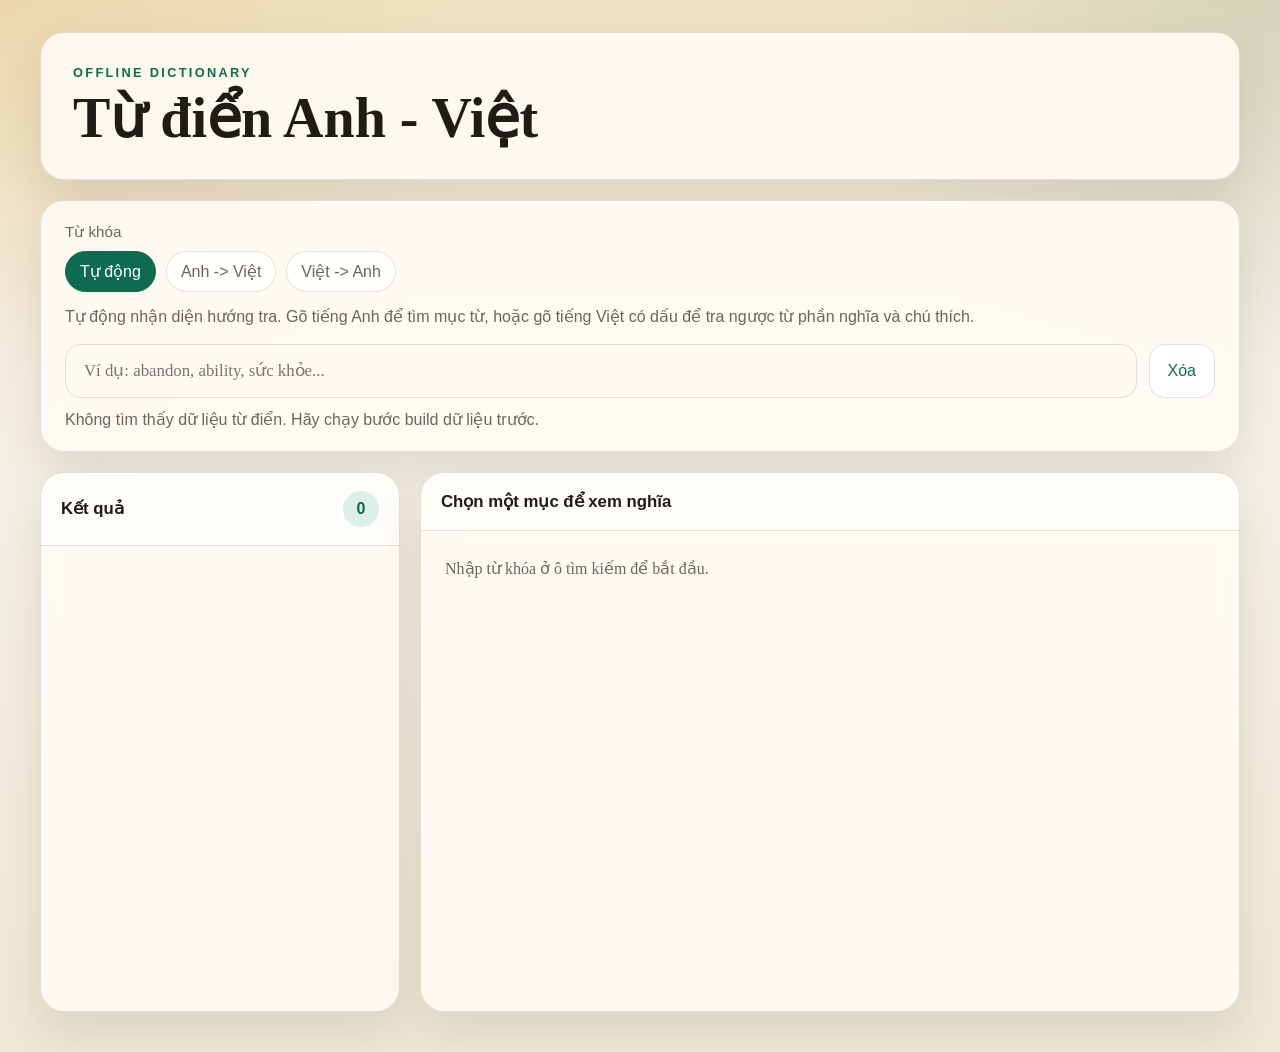
==== index.html @ 3132d1e7 "'upload'" ====
<!doctype html>
<html lang="vi">
  <head>
    <meta charset="utf-8">
    <meta name="viewport" content="width=device-width, initial-scale=1">
    <title>Từ điển Anh - Việt Offline</title>
    <link rel="icon" href="data:,">
    <link rel="stylesheet" href="./styles.css">
  </head>
  <body>
    <main class="app-shell">
      <section class="hero">
        <p class="eyebrow">Offline Dictionary</p>
        <h1>Từ điển Anh - Việt</h1>
      </section>

      <section class="search-panel">
        <label class="search-label" for="search-input">Từ khóa</label>
        <div class="mode-switch" id="mode-switch" aria-label="Hướng tra cứu">
          <button class="mode-button active" data-mode="auto" type="button">Tự động</button>
          <button class="mode-button" data-mode="en-vi" type="button">Anh -> Việt</button>
          <button class="mode-button" data-mode="vi-en" type="button">Việt -> Anh</button>
        </div>
        <p id="search-hint" class="search-hint">
          Tự động nhận diện hướng tra. Gõ tiếng Anh để tìm mục từ, hoặc gõ tiếng Việt có dấu để tra ngược từ phần nghĩa và chú thích.
        </p>
        <div class="search-row">
          <input
            id="search-input"
            class="search-input"
            type="search"
            placeholder="Ví dụ: abandon, ability, sức khỏe..."
            autocomplete="off"
            spellcheck="false"
          >
          <button id="clear-button" class="ghost-button" type="button">Xóa</button>
        </div>
        <p id="status" class="status-text">Đang nạp dữ liệu...</p>
      </section>

      <section class="content-grid">
        <aside class="results-panel">
          <div class="panel-header">
            <h2>Kết quả</h2>
            <span id="result-count" class="count-pill">0</span>
          </div>
          <div id="results" class="results-list"></div>
        </aside>

        <article class="detail-panel">
          <div class="panel-header">
            <h2 id="detail-title">Chọn một mục để xem nghĩa</h2>
          </div>
          <div id="detail-content" class="detail-content empty-state">
            Nhập từ khóa ở ô tìm kiếm để bắt đầu.
          </div>
        </article>
      </section>
    </main>

    <script src="./dictionary-data.js"></script>
    <script src="./main.js"></script>
  </body>
</html>
---- styles.css ----
:root {
  color-scheme: light;
  --bg: #f7f1e5;
  --panel: rgba(255, 252, 245, 0.88);
  --panel-strong: #fffaf0;
  --text: #1f1b16;
  --muted: #6f6458;
  --accent: #0e6b50;
  --accent-soft: #dcefe8;
  --border: rgba(31, 27, 22, 0.12);
  --shadow: 0 20px 45px rgba(74, 53, 23, 0.12);
  --font-display: Cambria, Constantia, "Times New Roman", serif;
  --font-body: Constantia, Cambria, "Times New Roman", serif;
  --font-ui: "Segoe UI", Tahoma, Arial, sans-serif;
}

* {
  box-sizing: border-box;
}

html,
body {
  margin: 0;
  min-height: 100%;
}

body {
  font-family: var(--font-body);
  color: var(--text);
  font-kerning: normal;
  text-rendering: optimizeLegibility;
  background:
    radial-gradient(circle at top left, rgba(229, 192, 123, 0.32), transparent 30%),
    radial-gradient(circle at top right, rgba(125, 171, 157, 0.24), transparent 26%),
    linear-gradient(180deg, #efe2c2 0%, #f6f2ea 34%, #efe8d5 100%);
}

.app-shell {
  width: min(1200px, calc(100% - 32px));
  margin: 0 auto;
  padding: 32px 0 40px;
}

.hero,
.search-panel,
.results-panel,
.detail-panel {
  border: 1px solid var(--border);
  border-radius: 24px;
  background: var(--panel);
  backdrop-filter: blur(10px);
  box-shadow: var(--shadow);
}

.hero {
  padding: 32px;
  margin-bottom: 20px;
}

.eyebrow {
  margin: 0 0 10px;
  color: var(--accent);
  font-size: 0.8rem;
  font-weight: 700;
  font-family: var(--font-ui);
  letter-spacing: 0.18em;
  text-transform: uppercase;
}

.hero h1 {
  margin: 0;
  font-family: var(--font-display);
  font-size: clamp(2rem, 5vw, 3.5rem);
  line-height: 1.02;
}

.hero-copy {
  max-width: 760px;
  margin: 16px 0 0;
  color: var(--muted);
  font-size: 1.05rem;
  line-height: 1.7;
}

.search-panel {
  padding: 22px 24px;
  margin-bottom: 20px;
}

.search-label {
  display: block;
  margin-bottom: 10px;
  font-size: 0.95rem;
  color: var(--muted);
}

.mode-switch {
  display: flex;
  flex-wrap: wrap;
  gap: 10px;
  margin-bottom: 12px;
}

.mode-button {
  border: 1px solid var(--border);
  border-radius: 999px;
  padding: 10px 14px;
  background: rgba(255, 255, 255, 0.75);
  color: var(--muted);
  font: inherit;
  cursor: pointer;
  transition: background-color 120ms ease, color 120ms ease, border-color 120ms ease;
}

.mode-button:hover,
.mode-button:focus-visible {
  border-color: rgba(14, 107, 80, 0.35);
  color: var(--accent);
  outline: none;
}

.mode-button.active {
  background: var(--accent);
  border-color: var(--accent);
  color: white;
}

.search-hint {
  margin: 0 0 14px;
  color: var(--muted);
  line-height: 1.6;
}

.search-row {
  display: grid;
  grid-template-columns: 1fr auto;
  gap: 12px;
}

.search-input,
.ghost-button {
  border-radius: 16px;
  border: 1px solid var(--border);
  font: inherit;
}

.search-label,
.search-hint,
.status-text,
.mode-button,
.ghost-button {
  font-family: var(--font-ui);
}

.search-input {
  min-width: 0;
  padding: 16px 18px;
  background: var(--panel-strong);
  font-family: var(--font-display);
  font-size: 1.05rem;
}

.search-input:focus {
  outline: 2px solid rgba(14, 107, 80, 0.2);
  border-color: rgba(14, 107, 80, 0.45);
}

.ghost-button {
  padding: 0 18px;
  background: white;
  color: var(--accent);
  cursor: pointer;
}

.status-text {
  margin: 12px 0 0;
  color: var(--muted);
}

.content-grid {
  display: grid;
  grid-template-columns: minmax(280px, 360px) minmax(0, 1fr);
  gap: 20px;
}

.results-panel,
.detail-panel {
  min-height: 540px;
  overflow: hidden;
}

.panel-header {
  display: flex;
  align-items: center;
  justify-content: space-between;
  gap: 12px;
  padding: 18px 20px;
  border-bottom: 1px solid var(--border);
  background: rgba(255, 255, 255, 0.45);
}

.panel-header h2 {
  margin: 0;
  font-family: var(--font-ui);
  font-size: 1.05rem;
}

.count-pill {
  display: inline-flex;
  align-items: center;
  justify-content: center;
  min-width: 36px;
  height: 36px;
  padding: 0 12px;
  border-radius: 999px;
  background: var(--accent-soft);
  color: var(--accent);
  font-family: var(--font-ui);
  font-weight: 700;
}

.results-list {
  max-height: 680px;
  overflow: auto;
  padding: 10px;
}

.result-item {
  width: 100%;
  padding: 14px 16px;
  border: 0;
  border-radius: 16px;
  background: transparent;
  text-align: left;
  cursor: pointer;
  transition: background-color 120ms ease, transform 120ms ease;
}

.result-item:hover,
.result-item:focus-visible {
  background: rgba(14, 107, 80, 0.08);
  outline: none;
}

.result-item.active {
  background: rgba(14, 107, 80, 0.14);
}

.result-word {
  margin: 0;
  font-family: var(--font-display);
  font-size: 1.08rem;
}

.result-snippet {
  margin: 6px 0 0;
  color: var(--muted);
  font-family: var(--font-body);
  font-size: 0.92rem;
  line-height: 1.5;
}

.detail-content {
  padding: 24px;
  max-height: 680px;
  overflow: auto;
  font-family: var(--font-body);
  line-height: 1.75;
}

.detail-content h1,
.detail-content h2,
.detail-content h3,
.detail-content h4,
.detail-content h5,
.detail-content h6 {
  margin-top: 0;
  color: var(--accent);
}

.detail-content b,
.detail-content strong {
  color: #5d3321;
}

.detail-content img {
  max-width: 100%;
}

.empty-state {
  color: var(--muted);
}

.empty-results {
  padding: 22px 16px;
  color: var(--muted);
}

mark {
  background: #ffe27f;
  color: inherit;
  padding: 0 0.1em;
  border-radius: 0.2em;
}

@media (max-width: 900px) {
  .content-grid {
    grid-template-columns: 1fr;
  }

  .results-panel,
  .detail-panel {
    min-height: unset;
  }

  .results-list,
  .detail-content {
    max-height: none;
  }
}

@media (max-width: 640px) {
  .app-shell {
    width: min(100% - 20px, 1200px);
    padding-top: 20px;
  }

  .hero,
  .search-panel {
    padding: 20px;
  }

  .search-row {
    grid-template-columns: 1fr;
  }
}
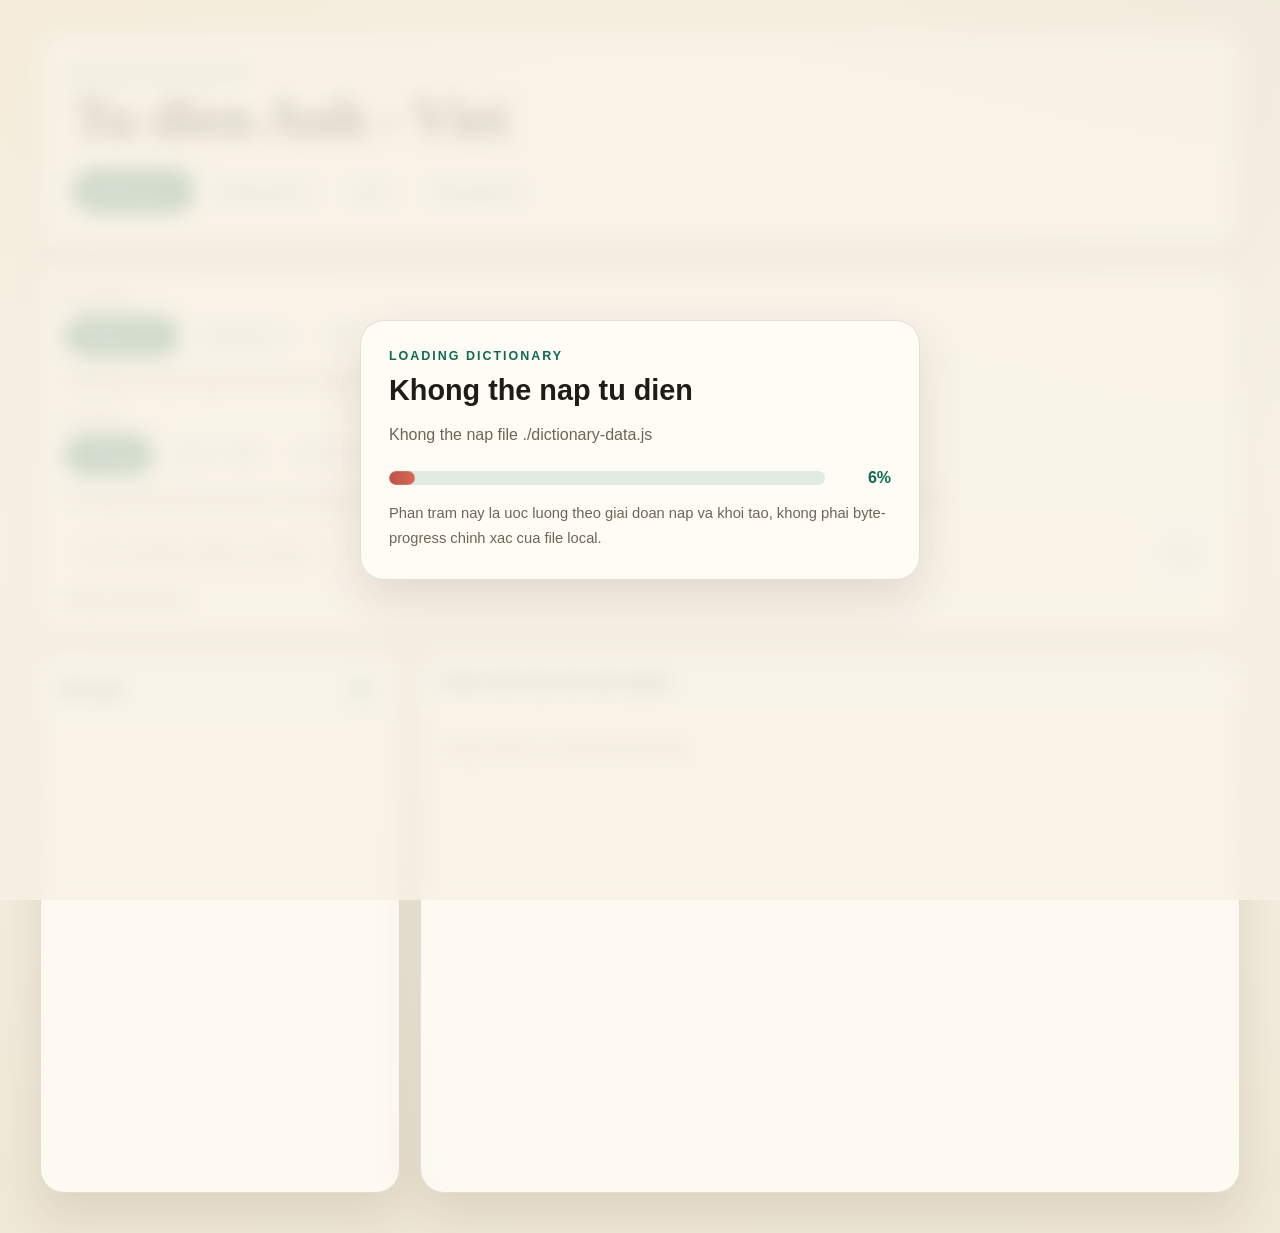
==== commit 68b1b436: "add translation" ====
--- a/index.html
+++ b/index.html
@@ -3,7 +3,7 @@
   <head>
     <meta charset="utf-8">
     <meta name="viewport" content="width=device-width, initial-scale=1">
-    <title>Từ điển Anh - Việt Offline</title>
+    <title>Tu dien Anh - Viet Offline</title>
     <link rel="icon" href="data:,">
     <link rel="stylesheet" href="./styles.css">
   </head>
@@ -11,37 +11,53 @@
     <main class="app-shell">
       <section class="hero">
         <p class="eyebrow">Offline Dictionary</p>
-        <h1>Từ điển Anh - Việt</h1>
+        <h1>Tu dien Anh - Viet</h1>
+        <div class="hero-links">
+          <a class="hero-link active" href="./index.html">Dictionary 1</a>
+          <a class="hero-link" href="./index-dict2.html">Dictionary 2</a>
+          <a class="hero-link" href="./index-both.html">Ca 2</a>
+          <a class="hero-link" href="./index-translate.html">Translate AI</a>
+        </div>
       </section>
 
       <section class="search-panel">
-        <label class="search-label" for="search-input">Từ khóa</label>
-        <div class="mode-switch" id="mode-switch" aria-label="Hướng tra cứu">
-          <button class="mode-button active" data-mode="auto" type="button">Tự động</button>
-          <button class="mode-button" data-mode="en-vi" type="button">Anh -> Việt</button>
-          <button class="mode-button" data-mode="vi-en" type="button">Việt -> Anh</button>
+        <label class="search-label" for="source-switch">Bo du lieu</label>
+        <div class="mode-switch" id="source-switch" aria-label="Bo du lieu">
+          <button class="mode-button source-button active" data-source="dict1" type="button">Dictionary 1</button>
+          <button class="mode-button source-button" data-source="dict2" type="button">Dictionary 2</button>
+          <button class="mode-button source-button" data-source="both" type="button">Ca 2</button>
+        </div>
+        <p id="source-hint" class="search-hint">
+          Dictionary 1 duoc nap truoc de mo nhanh hon. Ban co the chuyen sang ban FULL hoac gop ca hai khi can.
+        </p>
+
+        <label class="search-label" for="search-input">Tu khoa</label>
+        <div class="mode-switch" id="mode-switch" aria-label="Huong tra cuu">
+          <button class="mode-button active" data-mode="auto" type="button">Tu dong</button>
+          <button class="mode-button" data-mode="en-vi" type="button">Anh -> Viet</button>
+          <button class="mode-button" data-mode="vi-en" type="button">Viet -> Anh</button>
         </div>
         <p id="search-hint" class="search-hint">
-          Tự động nhận diện hướng tra. Gõ tiếng Anh để tìm mục từ, hoặc gõ tiếng Việt có dấu để tra ngược từ phần nghĩa và chú thích.
+          Tu dong nhan dien huong tra. Go tieng Anh de tim muc tu, hoac go tieng Viet co dau de tra nguoc tu phan nghia va chu thich.
         </p>
         <div class="search-row">
           <input
             id="search-input"
             class="search-input"
             type="search"
-            placeholder="Ví dụ: abandon, ability, sức khỏe..."
+            placeholder="Vi du: abandon, ability, suc khoe..."
             autocomplete="off"
             spellcheck="false"
           >
-          <button id="clear-button" class="ghost-button" type="button">Xóa</button>
+          <button id="clear-button" class="ghost-button" type="button">Xoa</button>
         </div>
-        <p id="status" class="status-text">Đang nạp dữ liệu...</p>
+        <p id="status" class="status-text">Dang nap du lieu...</p>
       </section>
 
       <section class="content-grid">
         <aside class="results-panel">
           <div class="panel-header">
-            <h2>Kết quả</h2>
+            <h2>Ket qua</h2>
             <span id="result-count" class="count-pill">0</span>
           </div>
           <div id="results" class="results-list"></div>
@@ -49,16 +65,33 @@
 
         <article class="detail-panel">
           <div class="panel-header">
-            <h2 id="detail-title">Chọn một mục để xem nghĩa</h2>
+            <h2 id="detail-title">Chon mot muc de xem nghia</h2>
           </div>
           <div id="detail-content" class="detail-content empty-state">
-            Nhập từ khóa ở ô tìm kiếm để bắt đầu.
+            Nhap tu khoa o o tim kiem de bat dau.
           </div>
         </article>
       </section>
     </main>
 
-    <script src="./dictionary-data.js"></script>
-    <script src="./main.js"></script>
+    <script>
+      window.APP_BOOT_CONFIG = {
+        mode: 'dict1',
+        dictionaries: [
+          {
+            key: 'dict1',
+            label: 'Dictionary 1',
+            src: './dictionary-data.js',
+            startPercent: 14,
+            endPercent: 82,
+            startTitle: 'Dang nap Dictionary 1',
+            startDetail: 'Ban nhe hon se mo nhanh hon, nhung trinh duyet van can thoi gian de doc va parse file du lieu.',
+            endTitle: 'Da nap xong Dictionary 1',
+            endDetail: 'Du lieu co ban da vao bo nho. Dang chuan bi giao dien tra cuu.'
+          }
+        ]
+      }
+    </script>
+    <script src="./bootstrap.js"></script>
   </body>
 </html>
--- a/styles.css
+++ b/styles.css
@@ -44,7 +44,8 @@
 .hero,
 .search-panel,
 .results-panel,
-.detail-panel {
+.detail-panel,
+.translate-panel {
   border: 1px solid var(--border);
   border-radius: 24px;
   background: var(--panel);
@@ -80,6 +81,48 @@
   color: var(--muted);
   font-size: 1.05rem;
   line-height: 1.7;
+}
+
+.hero-links {
+  display: flex;
+  flex-wrap: wrap;
+  gap: 12px;
+  margin-top: 22px;
+}
+
+.hero-link {
+  display: inline-flex;
+  align-items: center;
+  justify-content: center;
+  min-height: 44px;
+  padding: 10px 16px;
+  border: 1px solid rgba(14, 107, 80, 0.16);
+  border-radius: 999px;
+  background: rgba(255, 255, 255, 0.72);
+  color: var(--accent);
+  font-family: var(--font-ui);
+  font-size: 0.95rem;
+  font-weight: 600;
+  text-decoration: none;
+  transition:
+    transform 120ms ease,
+    border-color 120ms ease,
+    background-color 120ms ease,
+    color 120ms ease;
+}
+
+.hero-link:hover,
+.hero-link:focus-visible {
+  border-color: rgba(14, 107, 80, 0.34);
+  background: rgba(220, 239, 232, 0.92);
+  outline: none;
+  transform: translateY(-1px);
+}
+
+.hero-link.active {
+  background: var(--accent);
+  border-color: var(--accent);
+  color: white;
 }
 
 .search-panel {
@@ -170,11 +213,127 @@
   background: white;
   color: var(--accent);
   cursor: pointer;
+  transition:
+    background-color 120ms ease,
+    border-color 120ms ease,
+    color 120ms ease,
+    transform 120ms ease;
+}
+
+.ghost-button:hover,
+.ghost-button:focus-visible {
+  border-color: rgba(14, 107, 80, 0.35);
+  background: rgba(220, 239, 232, 0.72);
+  outline: none;
+  transform: translateY(-1px);
+}
+
+.ghost-button:disabled {
+  opacity: 0.48;
+  cursor: not-allowed;
+  transform: none;
 }
 
 .status-text {
   margin: 12px 0 0;
   color: var(--muted);
+}
+
+.status-text[data-tone='success'] {
+  color: var(--accent);
+}
+
+.status-text[data-tone='error'] {
+  color: #a33b31;
+}
+
+.status-text[data-tone='info'] {
+  color: var(--muted);
+}
+
+.translate-actions {
+  display: flex;
+  flex-wrap: wrap;
+  gap: 10px;
+}
+
+.translate-primary {
+  background: var(--accent);
+  border-color: var(--accent);
+  color: white;
+}
+
+.translate-primary:hover,
+.translate-primary:focus-visible {
+  background: #155f4a;
+  border-color: #155f4a;
+  color: white;
+}
+
+.translate-grid {
+  display: grid;
+  grid-template-columns: repeat(2, minmax(0, 1fr));
+  gap: 20px;
+  margin-bottom: 20px;
+}
+
+.translate-panel {
+  min-height: 420px;
+  overflow: hidden;
+}
+
+.translate-panel-body {
+  display: flex;
+  flex-direction: column;
+  min-height: calc(420px - 73px);
+  padding: 20px;
+}
+
+.translate-textarea,
+.translate-output {
+  width: 100%;
+  min-height: 100%;
+  border: 1px solid rgba(31, 27, 22, 0.08);
+  border-radius: 20px;
+  background:
+    linear-gradient(180deg, rgba(255, 255, 255, 0.92), rgba(255, 250, 240, 0.88));
+  box-shadow: inset 0 1px 0 rgba(255, 255, 255, 0.7);
+}
+
+.translate-textarea {
+  flex: 1;
+  resize: vertical;
+  padding: 18px 20px;
+  color: var(--text);
+  font: inherit;
+  font-size: 1.04rem;
+  line-height: 1.75;
+}
+
+.translate-textarea:focus {
+  outline: 2px solid rgba(14, 107, 80, 0.18);
+  border-color: rgba(14, 107, 80, 0.42);
+}
+
+.translate-output {
+  flex: 1;
+  padding: 18px 20px;
+  color: var(--text);
+  font-size: 1.04rem;
+  line-height: 1.8;
+  white-space: pre-wrap;
+  word-break: break-word;
+}
+
+.translate-meta {
+  margin: 14px 2px 0;
+  color: var(--muted);
+  font-family: var(--font-ui);
+  font-size: 0.9rem;
+}
+
+.translate-note {
+  margin-bottom: 0;
 }
 
 .content-grid {
@@ -246,10 +405,32 @@
   background: rgba(14, 107, 80, 0.14);
 }
 
+.result-title {
+  display: flex;
+  align-items: center;
+  justify-content: space-between;
+  gap: 12px;
+}
+
 .result-word {
   margin: 0;
   font-family: var(--font-display);
   font-size: 1.08rem;
+}
+
+.source-tag {
+  display: inline-flex;
+  align-items: center;
+  justify-content: center;
+  min-width: 40px;
+  padding: 4px 10px;
+  border-radius: 999px;
+  background: rgba(14, 107, 80, 0.1);
+  color: var(--accent);
+  font-family: var(--font-ui);
+  font-size: 0.74rem;
+  font-weight: 700;
+  letter-spacing: 0.04em;
 }
 
 .result-snippet {
@@ -303,13 +484,121 @@
   border-radius: 0.2em;
 }
 
+.loading-overlay {
+  position: fixed;
+  inset: 0;
+  z-index: 9999;
+  display: grid;
+  place-items: center;
+  padding: 20px;
+  background: rgba(247, 241, 229, 0.82);
+  backdrop-filter: blur(10px);
+  transition: opacity 220ms ease, visibility 220ms ease;
+}
+
+.loading-overlay.is-hidden {
+  opacity: 0;
+  visibility: hidden;
+  pointer-events: none;
+}
+
+.loading-card {
+  width: min(560px, 100%);
+  padding: 28px;
+  border: 1px solid var(--border);
+  border-radius: 24px;
+  background: rgba(255, 252, 245, 0.96);
+  box-shadow: var(--shadow);
+}
+
+.loading-eyebrow,
+.loading-title,
+.loading-detail,
+.loading-note,
+.loading-progress-value {
+  font-family: var(--font-ui);
+}
+
+.loading-eyebrow {
+  margin: 0 0 10px;
+  color: var(--accent);
+  font-size: 0.78rem;
+  font-weight: 700;
+  letter-spacing: 0.16em;
+  text-transform: uppercase;
+}
+
+.loading-title {
+  margin: 0;
+  font-size: clamp(1.35rem, 3vw, 1.8rem);
+  line-height: 1.25;
+}
+
+.loading-detail,
+.loading-note {
+  color: var(--muted);
+  line-height: 1.7;
+}
+
+.loading-detail {
+  margin: 12px 0 0;
+}
+
+.loading-progress-row {
+  display: grid;
+  grid-template-columns: minmax(0, 1fr) auto;
+  align-items: center;
+  gap: 14px;
+  margin-top: 20px;
+}
+
+.loading-progress-track {
+  position: relative;
+  height: 14px;
+  overflow: hidden;
+  border-radius: 999px;
+  background: rgba(14, 107, 80, 0.12);
+}
+
+.loading-progress-fill {
+  width: 0;
+  height: 100%;
+  border-radius: inherit;
+  background:
+    linear-gradient(90deg, rgba(255, 255, 255, 0.25), transparent 42%),
+    linear-gradient(90deg, #0e6b50, #188867);
+  box-shadow: inset 0 0 0 1px rgba(255, 255, 255, 0.14);
+  transition: width 180ms ease;
+}
+
+.loading-progress-value {
+  min-width: 52px;
+  color: var(--accent);
+  font-size: 1rem;
+  text-align: right;
+}
+
+.loading-note {
+  margin: 14px 0 0;
+  font-size: 0.92rem;
+}
+
+.loading-overlay.is-error .loading-progress-fill {
+  background: linear-gradient(90deg, #bb5147, #d66a57);
+}
+
 @media (max-width: 900px) {
   .content-grid {
     grid-template-columns: 1fr;
   }
 
+  .translate-grid {
+    grid-template-columns: 1fr;
+  }
+
   .results-panel,
-  .detail-panel {
+  .detail-panel,
+  .translate-panel {
     min-height: unset;
   }
 
@@ -333,4 +622,31 @@
   .search-row {
     grid-template-columns: 1fr;
   }
-}
+
+  .hero-links,
+  .translate-actions {
+    flex-direction: column;
+  }
+
+  .hero-link,
+  .translate-actions .ghost-button {
+    width: 100%;
+  }
+
+  .translate-panel-body {
+    min-height: 300px;
+    padding: 16px;
+  }
+
+  .loading-card {
+    padding: 22px;
+  }
+
+  .loading-progress-row {
+    grid-template-columns: 1fr;
+  }
+
+  .loading-progress-value {
+    text-align: left;
+  }
+}
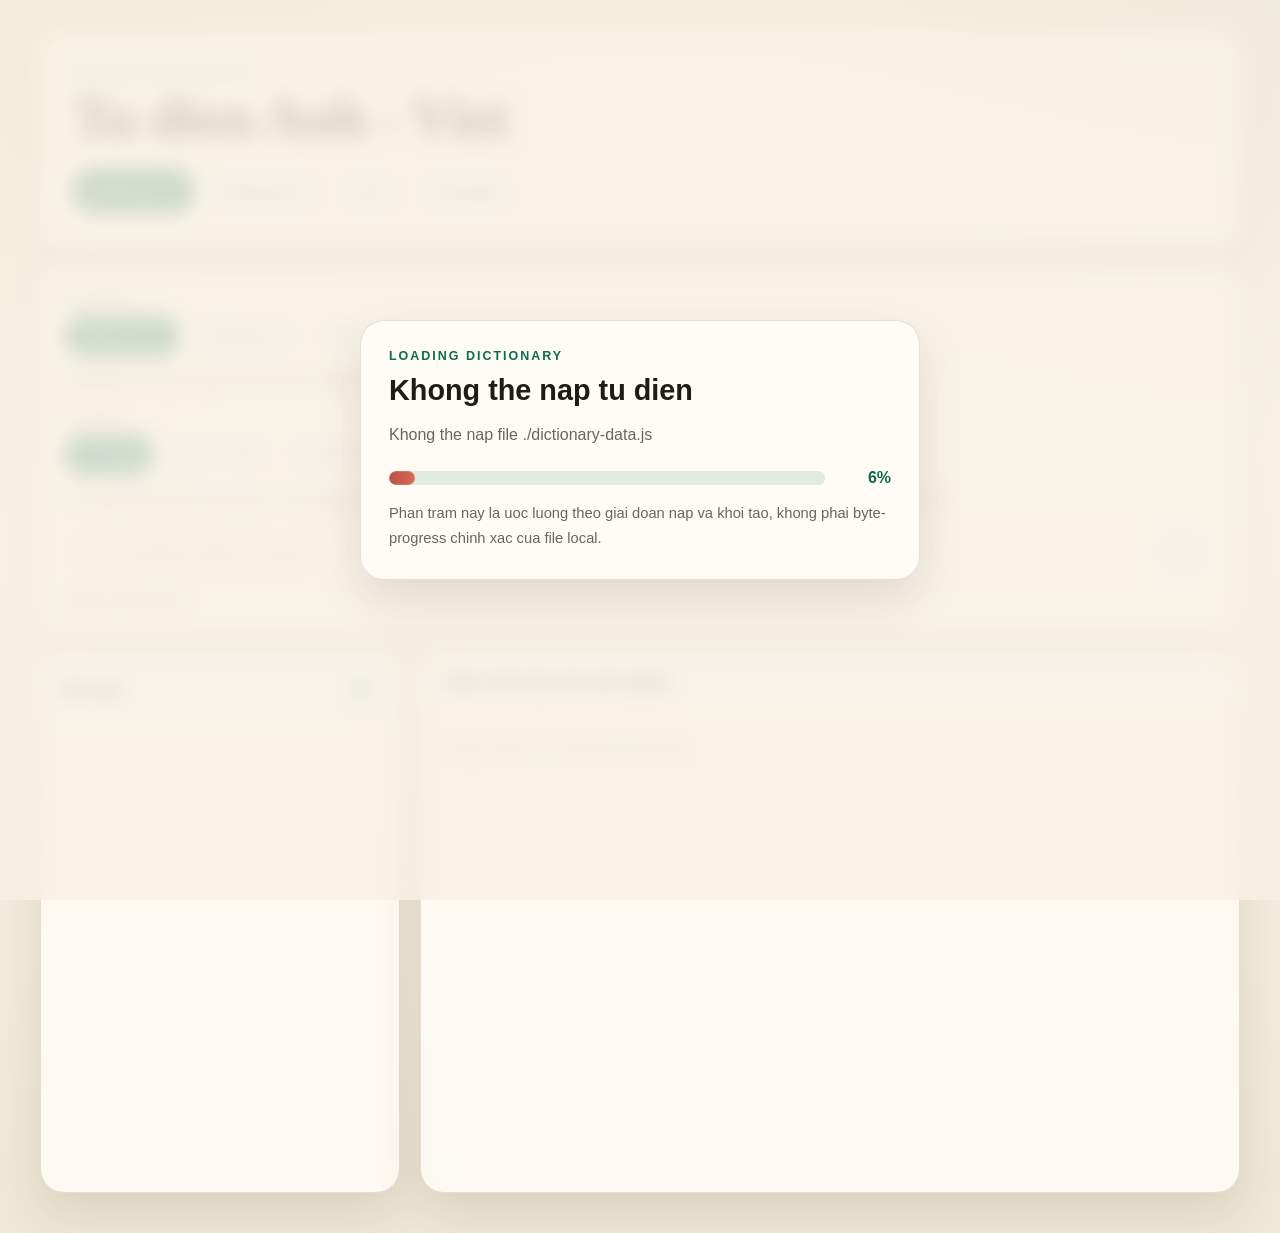
==== commit a076cea2: "update" ====
--- a/index.html
+++ b/index.html
@@ -16,7 +16,7 @@
           <a class="hero-link active" href="./index.html">Dictionary 1</a>
           <a class="hero-link" href="./index-dict2.html">Dictionary 2</a>
           <a class="hero-link" href="./index-both.html">Ca 2</a>
-          <a class="hero-link" href="./index-translate.html">Translate AI</a>
+          <a class="hero-link" href="./index-translate.html">Translate</a>
         </div>
       </section>
 
--- a/styles.css
+++ b/styles.css
@@ -41,6 +41,130 @@
   padding: 32px 0 40px;
 }
 
+.chat-ai-app[hidden],
+.chat-decoy-shell[hidden] {
+  display: none;
+}
+
+.chat-decoy-shell {
+  width: min(920px, calc(100% - 32px));
+}
+
+.decoy-paper {
+  padding: clamp(24px, 4vw, 52px);
+  border: 1px solid rgba(31, 27, 22, 0.12);
+  border-radius: 18px;
+  background:
+    linear-gradient(180deg, rgba(255, 255, 255, 0.96), rgba(255, 252, 245, 0.94));
+  box-shadow: 0 24px 52px rgba(74, 53, 23, 0.14);
+}
+
+.decoy-kicker {
+  margin: 0 0 10px;
+  color: var(--accent);
+  font-family: var(--font-ui);
+  font-size: 0.78rem;
+  font-weight: 700;
+  letter-spacing: 0.16em;
+  text-transform: uppercase;
+}
+
+.decoy-paper h1,
+.decoy-paper h2,
+.decoy-paper h3 {
+  color: var(--text);
+}
+
+.decoy-paper h1 {
+  margin: 0 0 24px;
+  font-family: var(--font-display);
+  font-size: clamp(2rem, 6vw, 3.2rem);
+  line-height: 1.08;
+}
+
+.decoy-paper h2 {
+  margin: 0 0 12px;
+  font-family: var(--font-display);
+  font-size: clamp(1.35rem, 3vw, 1.75rem);
+}
+
+.decoy-paper h3 {
+  margin: 22px 0 8px;
+  font-family: var(--font-ui);
+  font-size: 1rem;
+}
+
+.decoy-paper p,
+.decoy-paper li,
+.decoy-paper blockquote,
+.decoy-table {
+  font-size: 1.04rem;
+  line-height: 1.75;
+}
+
+.decoy-paper p {
+  margin: 0 0 12px;
+}
+
+.decoy-paper ul,
+.decoy-paper ol {
+  margin: 8px 0 16px;
+  padding-left: 26px;
+}
+
+.decoy-paper li {
+  margin: 4px 0;
+}
+
+.decoy-section {
+  padding: 24px 0;
+  border-top: 1px solid rgba(31, 27, 22, 0.1);
+}
+
+.decoy-section:first-of-type {
+  border-top: 0;
+}
+
+.decoy-paper blockquote {
+  margin: 18px 0 0;
+  padding: 16px 18px;
+  border-left: 5px solid var(--accent);
+  border-radius: 14px;
+  background: rgba(220, 239, 232, 0.62);
+  color: #274b3f;
+}
+
+.decoy-table-wrap {
+  overflow-x: auto;
+  margin-top: 12px;
+  border: 1px solid rgba(31, 27, 22, 0.1);
+  border-radius: 16px;
+}
+
+.decoy-table {
+  width: 100%;
+  border-collapse: collapse;
+  background: rgba(255, 255, 255, 0.7);
+}
+
+.decoy-table th,
+.decoy-table td {
+  padding: 12px 14px;
+  border-bottom: 1px solid rgba(31, 27, 22, 0.08);
+  text-align: left;
+  vertical-align: top;
+}
+
+.decoy-table th {
+  background: rgba(14, 107, 80, 0.08);
+  color: var(--accent);
+  font-family: var(--font-ui);
+}
+
+.decoy-table tr:last-child td {
+  border-bottom: 0;
+}
+
 .hero,
 .search-panel,
 .results-panel,
@@ -336,6 +460,454 @@
   margin-bottom: 0;
 }
 
+.chat-layout {
+  display: grid;
+  grid-template-columns: minmax(280px, 360px) minmax(0, 1fr);
+  gap: 20px;
+}
+
+.chat-layout.is-side-panel-hidden {
+  grid-template-columns: minmax(0, 1fr);
+}
+
+.chat-side-panel,
+.chat-main-panel {
+  min-height: 640px;
+}
+
+.chat-panel-body {
+  display: flex;
+  flex-direction: column;
+  gap: 18px;
+  padding: 20px;
+}
+
+.chat-toolbar {
+  display: grid;
+  grid-template-columns: minmax(0, 1fr) auto;
+  gap: 16px;
+  align-items: end;
+}
+
+.chat-field {
+  min-width: 0;
+}
+
+.chat-context-row {
+  display: grid;
+  grid-template-columns: minmax(0, 1fr) auto;
+  gap: 10px;
+  align-items: center;
+}
+
+.chat-select {
+  width: 100%;
+  min-height: 52px;
+  padding: 0 16px;
+  border: 1px solid var(--border);
+  border-radius: 16px;
+  background: var(--panel-strong);
+  color: var(--text);
+  font: inherit;
+}
+
+.chat-select:focus {
+  outline: 2px solid rgba(14, 107, 80, 0.18);
+  border-color: rgba(14, 107, 80, 0.42);
+}
+
+.chat-number-input {
+  appearance: textfield;
+}
+
+.chat-number-input::-webkit-outer-spin-button,
+.chat-number-input::-webkit-inner-spin-button {
+  margin: 0;
+  -webkit-appearance: none;
+}
+
+.chat-model-card {
+  padding: 18px;
+  border: 1px solid rgba(31, 27, 22, 0.08);
+  border-radius: 20px;
+  background:
+    linear-gradient(180deg, rgba(255, 255, 255, 0.92), rgba(255, 250, 240, 0.86));
+}
+
+.chat-model-summary,
+.chat-model-status-note,
+.chat-runtime-meta,
+.chat-message-role,
+.chat-metric-label,
+.chat-count,
+.chat-chip {
+  font-family: var(--font-ui);
+}
+
+.chat-model-summary {
+  margin: 0;
+  color: var(--text);
+  line-height: 1.7;
+}
+
+.chat-risk-banner {
+  margin-top: 14px;
+  padding: 12px 14px;
+  border: 1px solid rgba(31, 27, 22, 0.08);
+  border-left: 5px solid #b77c11;
+  border-radius: 16px;
+  background: #fff4cf;
+  color: #6d4b08;
+  font-family: var(--font-ui);
+  font-size: 0.9rem;
+  line-height: 1.55;
+}
+
+.chat-risk-banner[data-tone='danger'] {
+  border-left-color: #b53b2e;
+  background: #ffe2dd;
+  color: #7a241b;
+}
+
+.chat-risk-banner[data-tone='warning'] {
+  border-left-color: #b77c11;
+  background: #fff4cf;
+  color: #6d4b08;
+}
+
+.chat-risk-banner[data-tone='info'] {
+  border-left-color: var(--accent);
+  background: rgba(220, 239, 232, 0.78);
+  color: var(--accent);
+}
+
+.chat-metrics {
+  display: grid;
+  grid-template-columns: repeat(2, minmax(0, 1fr));
+  gap: 12px;
+  margin-top: 16px;
+}
+
+.chat-metric {
+  padding: 12px 14px;
+  border-radius: 16px;
+  background: rgba(14, 107, 80, 0.06);
+}
+
+.chat-metric-label {
+  display: block;
+  margin-bottom: 6px;
+  color: var(--muted);
+  font-size: 0.78rem;
+  text-transform: uppercase;
+  letter-spacing: 0.06em;
+}
+
+.chat-metric strong {
+  font-size: 0.98rem;
+}
+
+.chat-model-status-note {
+  margin: 14px 0 0;
+  color: var(--muted);
+  line-height: 1.65;
+}
+
+.chat-context-help {
+  margin: 10px 0 0;
+  color: var(--muted);
+  font-family: var(--font-ui);
+  line-height: 1.6;
+}
+
+.chat-toggle-field {
+  padding: 14px;
+  border: 1px solid rgba(31, 27, 22, 0.08);
+  border-radius: 18px;
+  background: rgba(255, 255, 255, 0.54);
+}
+
+.chat-toggle-row {
+  display: grid;
+  grid-template-columns: auto minmax(0, 1fr);
+  gap: 12px;
+  align-items: center;
+  color: var(--text);
+  font-family: var(--font-ui);
+  cursor: pointer;
+}
+
+.chat-toggle-row input {
+  width: 20px;
+  height: 20px;
+  accent-color: var(--accent);
+}
+
+.chat-toggle-row input:disabled {
+  cursor: not-allowed;
+}
+
+.chat-toggle-row strong,
+.chat-toggle-row small {
+  display: block;
+}
+
+.chat-toggle-row small {
+  margin-top: 4px;
+  color: var(--muted);
+  line-height: 1.45;
+}
+
+.chat-cache-panel {
+  padding: 14px;
+  border: 1px solid rgba(31, 27, 22, 0.08);
+  border-radius: 18px;
+  background: rgba(255, 255, 255, 0.54);
+}
+
+.chat-cache-header {
+  display: grid;
+  grid-template-columns: minmax(0, 1fr) auto;
+  gap: 12px;
+  align-items: start;
+}
+
+.chat-cache-header .search-label,
+.chat-cache-header .chat-context-help {
+  margin-bottom: 0;
+}
+
+.chat-cache-list {
+  display: flex;
+  flex-direction: column;
+  gap: 10px;
+  max-height: 260px;
+  overflow: auto;
+  margin-top: 14px;
+}
+
+.chat-cache-empty,
+.chat-cache-status,
+.chat-cache-item {
+  font-family: var(--font-ui);
+}
+
+.chat-cache-empty {
+  padding: 12px 14px;
+  border: 1px dashed rgba(14, 107, 80, 0.2);
+  border-radius: 14px;
+  color: var(--muted);
+  line-height: 1.55;
+}
+
+.chat-cache-item {
+  display: grid;
+  grid-template-columns: auto minmax(0, 1fr);
+  gap: 10px;
+  align-items: start;
+  padding: 12px;
+  border: 1px solid rgba(31, 27, 22, 0.08);
+  border-radius: 14px;
+  background: rgba(255, 250, 240, 0.78);
+  cursor: pointer;
+}
+
+.chat-cache-item.is-loaded {
+  border-color: rgba(181, 59, 46, 0.28);
+  background: #fff0ed;
+}
+
+.chat-cache-item input {
+  width: 18px;
+  height: 18px;
+  margin-top: 2px;
+  accent-color: #b53b2e;
+}
+
+.chat-cache-item strong,
+.chat-cache-item small {
+  display: block;
+  word-break: break-word;
+}
+
+.chat-cache-item small {
+  margin-top: 4px;
+  color: var(--muted);
+  line-height: 1.45;
+}
+
+.chat-cache-actions {
+  margin-top: 12px;
+}
+
+.chat-danger-button {
+  border-color: rgba(181, 59, 46, 0.28);
+  color: #a33b31;
+}
+
+.chat-danger-button:hover,
+.chat-danger-button:focus-visible {
+  border-color: rgba(181, 59, 46, 0.42);
+  background: #ffe2dd;
+  color: #7a241b;
+}
+
+.chat-cache-status[data-tone='success'] {
+  color: var(--accent);
+}
+
+.chat-cache-status[data-tone='error'] {
+  color: #a33b31;
+}
+
+.chat-cache-status[data-tone='info'] {
+  color: var(--muted);
+}
+
+.chat-system-textarea {
+  min-height: 180px;
+}
+
+.chat-suggestions {
+  display: flex;
+  flex-wrap: wrap;
+  gap: 10px;
+}
+
+.chat-chip {
+  display: inline-flex;
+  align-items: center;
+  min-height: 40px;
+  padding: 8px 14px;
+  border: 1px solid rgba(14, 107, 80, 0.16);
+  border-radius: 999px;
+  background: rgba(255, 255, 255, 0.72);
+  color: var(--accent);
+  font-size: 0.9rem;
+  cursor: pointer;
+  transition:
+    transform 120ms ease,
+    border-color 120ms ease,
+    background-color 120ms ease;
+}
+
+.chat-chip:hover,
+.chat-chip:focus-visible {
+  border-color: rgba(14, 107, 80, 0.34);
+  background: rgba(220, 239, 232, 0.92);
+  outline: none;
+  transform: translateY(-1px);
+}
+
+.chat-messages {
+  display: flex;
+  flex-direction: column;
+  gap: 14px;
+  min-height: 0;
+  max-height: 520px;
+  overflow: auto;
+  padding: 20px;
+}
+
+.chat-empty-state {
+  padding: 26px 22px;
+  border: 1px dashed rgba(14, 107, 80, 0.2);
+  border-radius: 20px;
+  background: rgba(255, 255, 255, 0.52);
+  color: var(--muted);
+}
+
+.chat-empty-state h3 {
+  margin: 0 0 8px;
+  color: var(--accent);
+  font-family: var(--font-display);
+}
+
+.chat-empty-state p {
+  margin: 0;
+  line-height: 1.7;
+}
+
+.chat-message {
+  display: flex;
+  flex-direction: column;
+  gap: 6px;
+}
+
+.chat-message.user {
+  align-items: flex-end;
+}
+
+.chat-message.assistant {
+  align-items: flex-start;
+}
+
+.chat-message-role {
+  margin: 0;
+  color: var(--muted);
+  font-size: 0.8rem;
+  text-transform: uppercase;
+  letter-spacing: 0.08em;
+}
+
+.chat-bubble {
+  max-width: min(760px, 100%);
+  padding: 14px 16px;
+  border-radius: 18px;
+  color: var(--text);
+  line-height: 1.75;
+  white-space: pre-wrap;
+  word-break: break-word;
+}
+
+.chat-message.user .chat-bubble {
+  background: rgba(14, 107, 80, 0.14);
+  border-top-right-radius: 6px;
+}
+
+.chat-message.assistant .chat-bubble {
+  background: rgba(255, 255, 255, 0.82);
+  border: 1px solid rgba(31, 27, 22, 0.08);
+  border-top-left-radius: 6px;
+}
+
+.chat-message.pending .chat-bubble {
+  opacity: 0.82;
+}
+
+.chat-composer {
+  padding: 0 20px 20px;
+}
+
+.chat-composer-header,
+.chat-composer-actions {
+  display: flex;
+  align-items: center;
+  justify-content: space-between;
+  gap: 14px;
+}
+
+.chat-count {
+  color: var(--muted);
+  font-size: 0.86rem;
+}
+
+.chat-input-textarea {
+  min-height: 160px;
+  margin-top: 10px;
+}
+
+.chat-composer-actions {
+  margin-top: 14px;
+}
+
+.chat-runtime-meta {
+  flex: 1;
+  margin: 0;
+  color: var(--muted);
+  line-height: 1.6;
+}
+
 .content-grid {
   display: grid;
   grid-template-columns: minmax(280px, 360px) minmax(0, 1fr);
@@ -596,9 +1168,15 @@
     grid-template-columns: 1fr;
   }
 
+  .chat-layout {
+    grid-template-columns: 1fr;
+  }
+
   .results-panel,
   .detail-panel,
-  .translate-panel {
+  .translate-panel,
+  .chat-side-panel,
+  .chat-main-panel {
     min-height: unset;
   }
 
@@ -628,11 +1206,40 @@
     flex-direction: column;
   }
 
+  .chat-toolbar,
+  .chat-composer-header,
+  .chat-composer-actions {
+    grid-template-columns: 1fr;
+    flex-direction: column;
+    align-items: stretch;
+  }
+
+  .chat-context-row {
+    grid-template-columns: 1fr;
+  }
+
+  .chat-cache-header {
+    grid-template-columns: 1fr;
+  }
+
   .hero-link,
   .translate-actions .ghost-button {
     width: 100%;
   }
 
+  .chat-metrics {
+    grid-template-columns: 1fr;
+  }
+
+  .chat-chip {
+    width: 100%;
+    justify-content: center;
+  }
+
+  .chat-messages {
+    max-height: none;
+  }
+
   .translate-panel-body {
     min-height: 300px;
     padding: 16px;
